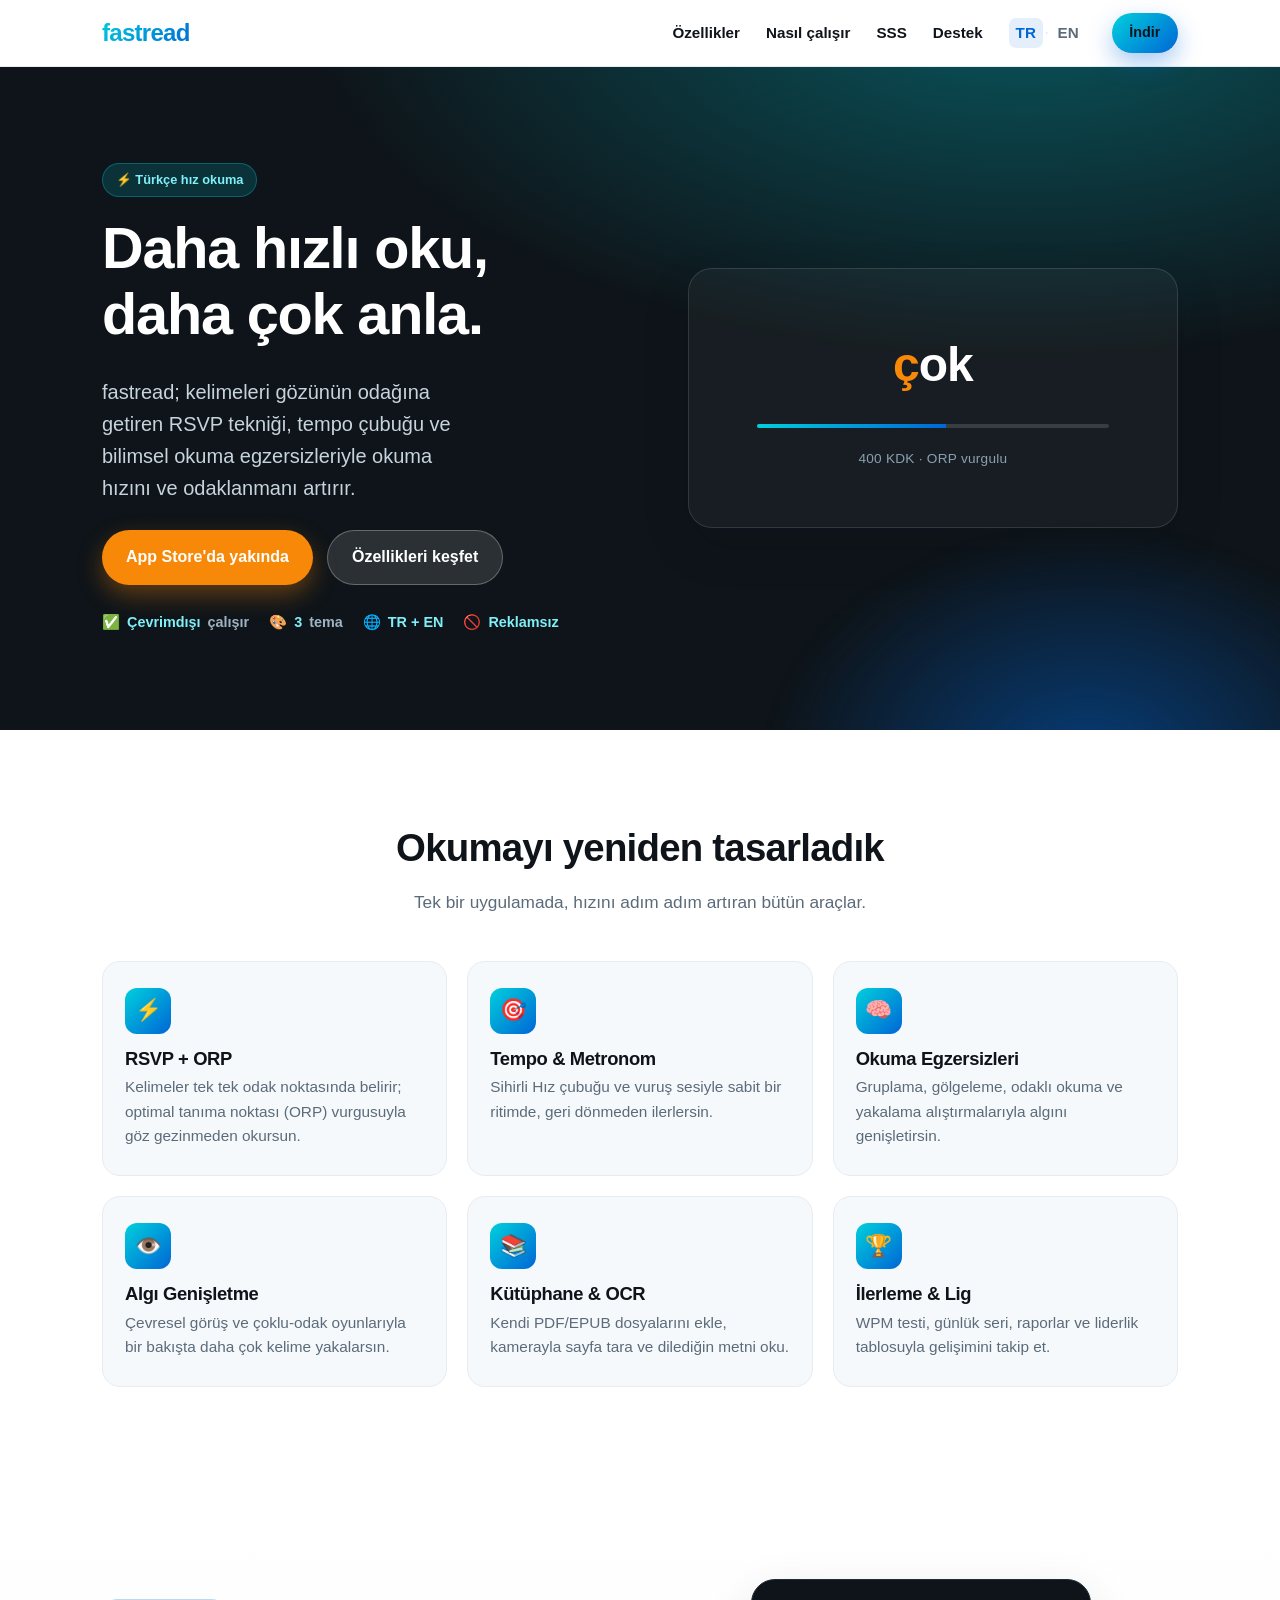
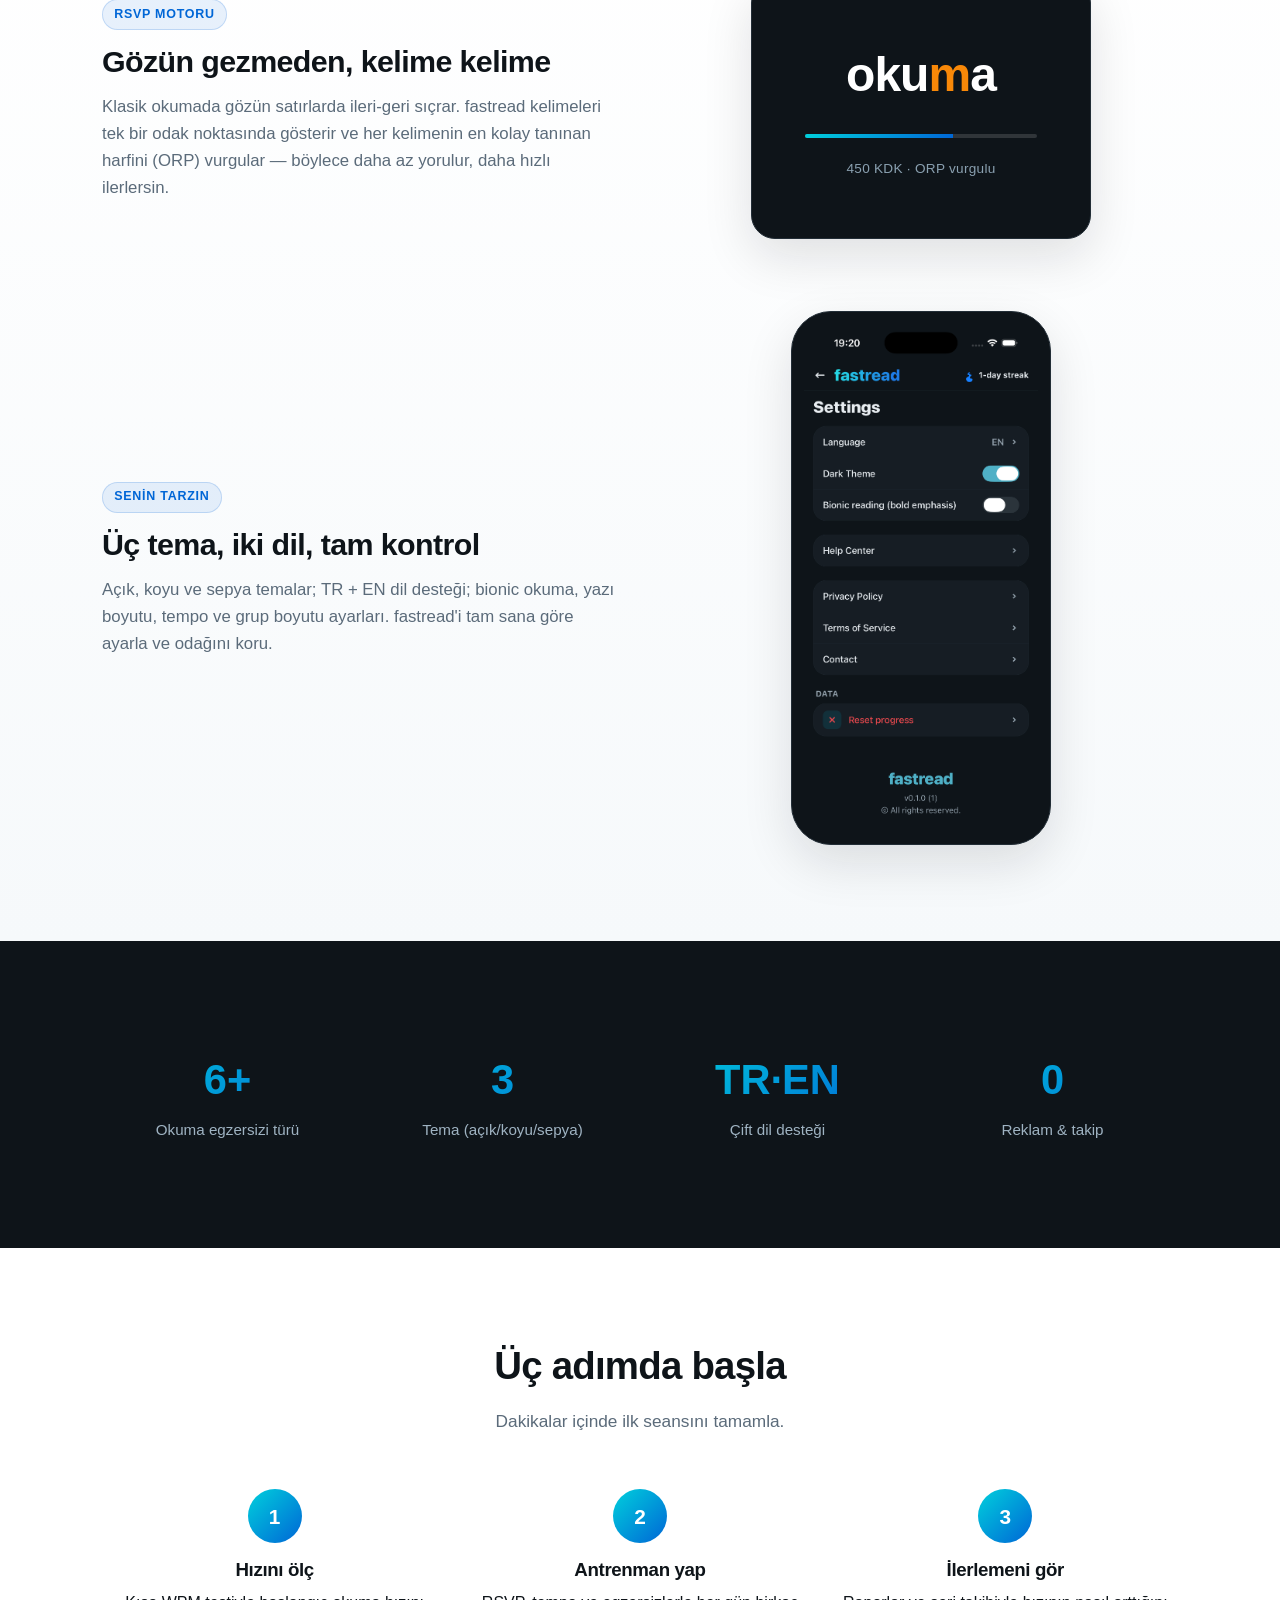
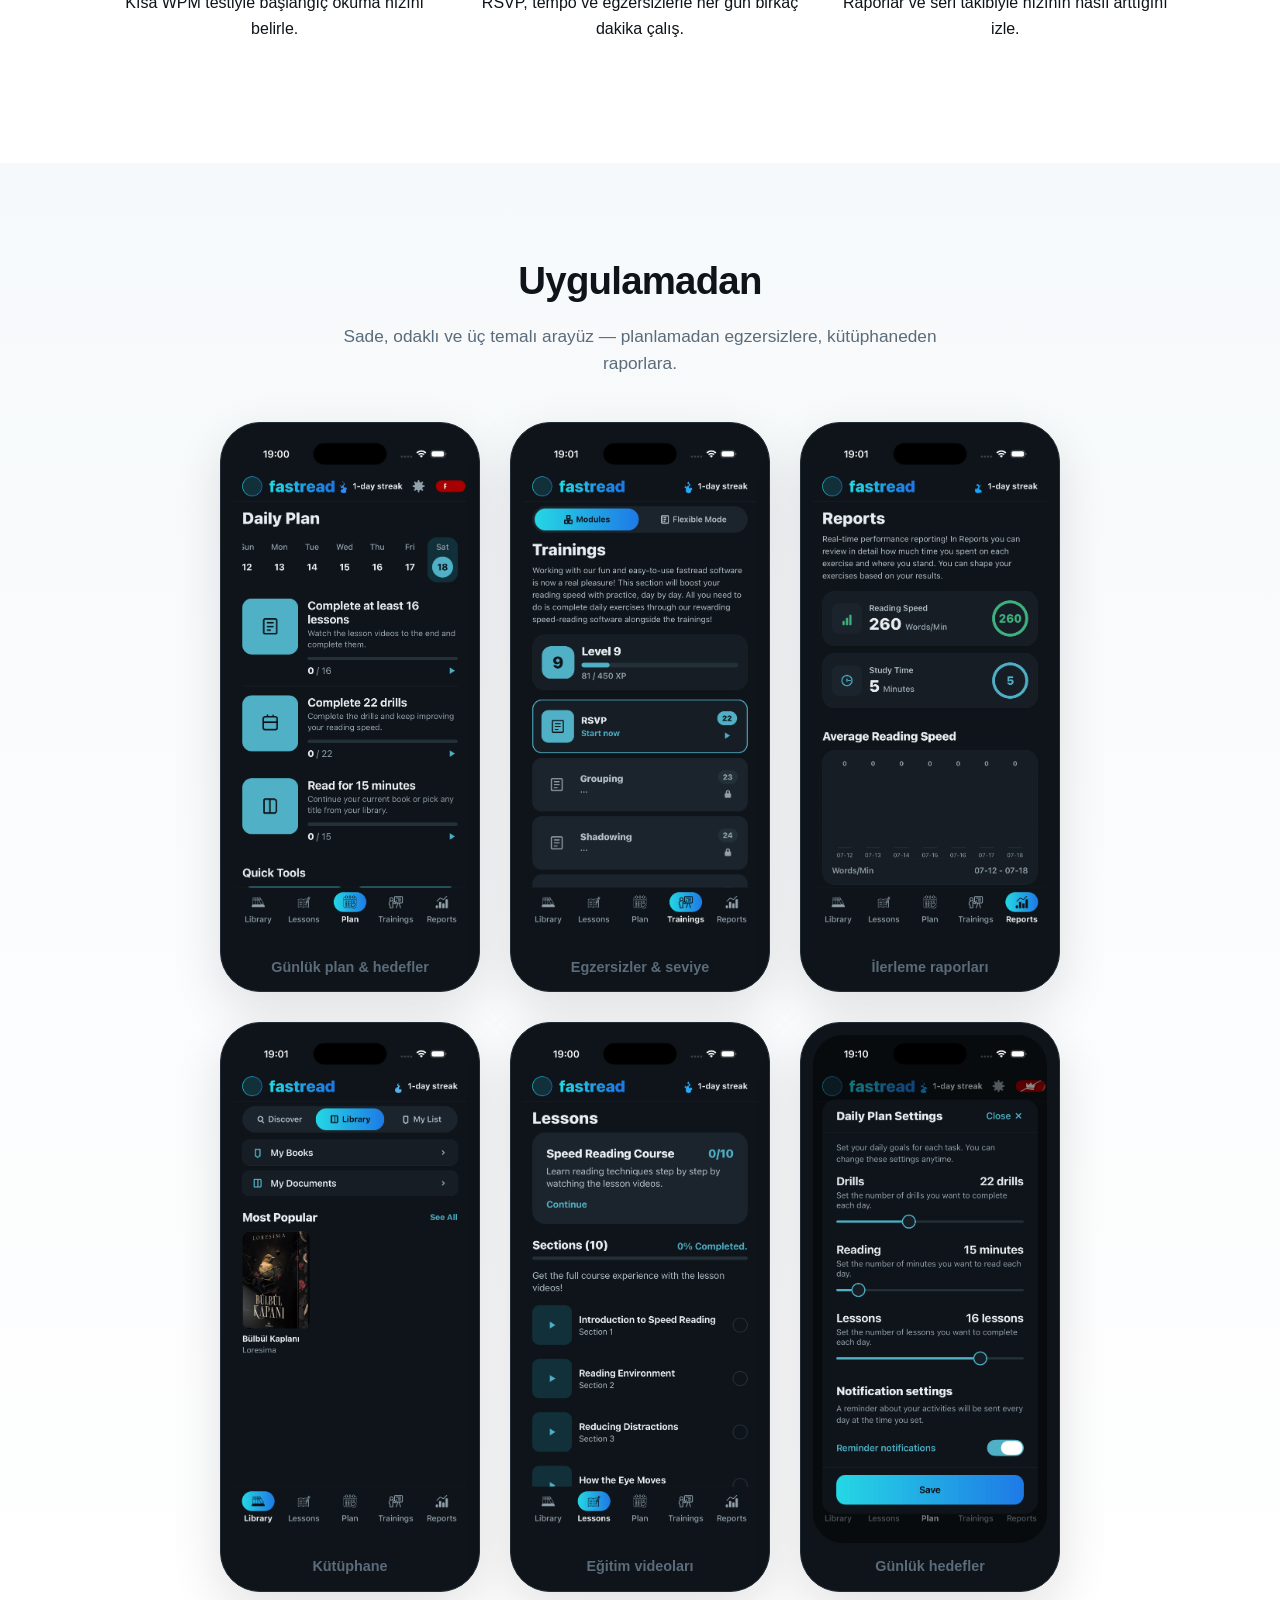
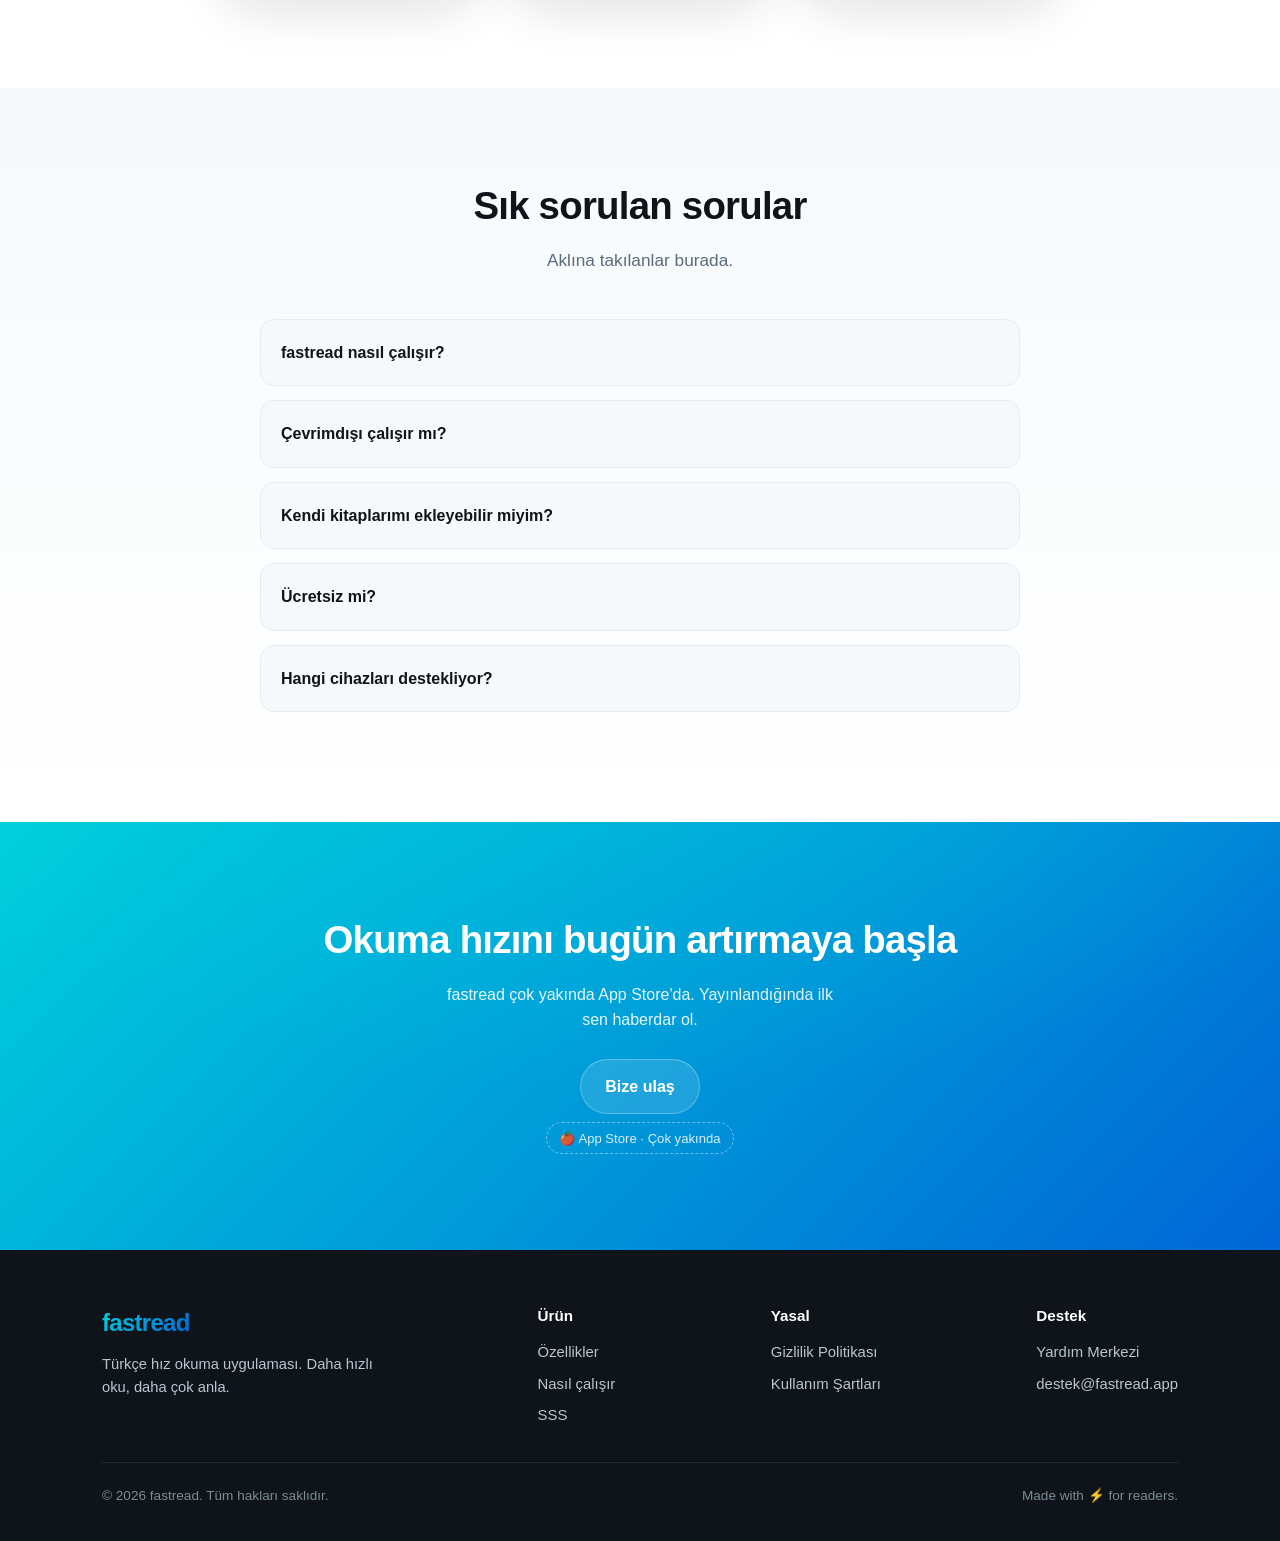
==== index.html @ 79eb20d7 "Add files via upload" ====
<!doctype html>
<html lang="tr">
<head>
  <meta charset="utf-8" />
  <meta name="viewport" content="width=device-width, initial-scale=1" />
  <title>fastread — Türkçe Hız Okuma Uygulaması | RSVP ile Daha Hızlı Oku</title>
  <meta name="description" content="fastread; RSVP tekniği, ORP vurgulama, tempo çubuğu ve okuma egzersizleriyle okuma hızını ve odağını artıran Türkçe hız okuma uygulaması. Çevrimdışı çalışır, reklamsız." />
  <meta name="keywords" content="hız okuma, hızlı okuma uygulaması, RSVP, speed reading, okuma hızı, odaklanma, Türkçe okuma uygulaması" />
  <meta name="robots" content="index, follow" />
  <meta name="theme-color" content="#0066d6" />
  <meta name="author" content="fastread" />
  <!-- ⚠️ Yayına alırken kendi domaininle değiştir (canonical + og:url + sitemap) -->
  <link rel="canonical" href="https://fastread.app/" />
  <link rel="alternate" hreflang="tr" href="https://fastread.app/" />
  <link rel="alternate" hreflang="en" href="https://fastread.app/en/" />
  <link rel="alternate" hreflang="x-default" href="https://fastread.app/" />

  <!-- Open Graph -->
  <meta property="og:type" content="website" />
  <meta property="og:site_name" content="fastread" />
  <meta property="og:locale" content="tr_TR" />
  <meta property="og:locale:alternate" content="en_US" />
  <meta property="og:title" content="fastread — Türkçe Hız Okuma Uygulaması" />
  <meta property="og:description" content="RSVP, tempo çubuğu ve egzersizlerle okuma hızını ve odağını artır. Çevrimdışı, reklamsız, TR + EN." />
  <meta property="og:url" content="https://fastread.app/" />
  <meta property="og:image" content="https://fastread.app/assets/screenshot-1.png" />

  <!-- Twitter -->
  <meta name="twitter:card" content="summary_large_image" />
  <meta name="twitter:title" content="fastread — Türkçe Hız Okuma Uygulaması" />
  <meta name="twitter:description" content="RSVP, tempo ve egzersizlerle daha hızlı oku, daha çok anla." />
  <meta name="twitter:image" content="https://fastread.app/assets/screenshot-1.png" />

  <link rel="icon" href="data:image/svg+xml,<svg xmlns='http://www.w3.org/2000/svg' viewBox='0 0 100 100'><text y='.9em' font-size='90'>⚡</text></svg>" />
  <link rel="stylesheet" href="styles.css" />

  <!-- Yapılandırılmış veri (SEO) -->
  <script type="application/ld+json">
  {
    "@context": "https://schema.org",
    "@type": "SoftwareApplication",
    "name": "fastread",
    "operatingSystem": "iOS",
    "applicationCategory": "EducationApplication",
    "description": "RSVP, ORP vurgulama, tempo çubuğu ve okuma egzersizleriyle okuma hızını ve odağını artıran Türkçe hız okuma uygulaması.",
    "inLanguage": ["tr", "en"],
    "offers": { "@type": "Offer", "price": "0", "priceCurrency": "TRY" },
    "publisher": { "@type": "Organization", "name": "fastread", "email": "destek@fastread.app" }
  }
  </script>
  <script type="application/ld+json">
  {
    "@context": "https://schema.org",
    "@type": "FAQPage",
    "mainEntity": [
      { "@type": "Question", "name": "fastread nasıl çalışır?", "acceptedAnswer": { "@type": "Answer", "text": "Kelimeleri gözünün odak noktasında tek tek göstererek (RSVP) ve ORP vurgusuyla okuma hızını artırır. WPM testiyle başlar, tempo ve egzersizlerle gelişirsin." } },
      { "@type": "Question", "name": "Çevrimdışı çalışır mı?", "acceptedAnswer": { "@type": "Answer", "text": "Okuma egzersizlerinin çoğu çevrimdışı çalışır; ilerlemen internet geldiğinde hesabınla senkronlanır." } },
      { "@type": "Question", "name": "Kendi kitaplarımı ekleyebilir miyim?", "acceptedAnswer": { "@type": "Answer", "text": "Evet. PDF/EPUB dosyaları ekleyebilir veya kamerayla sayfa tarayıp (OCR) metne çevirebilirsin." } }
    ]
  }
  </script>
</head>
<body>
  <header class="site-header">
    <div class="container nav">
      <a href="index.html" class="wordmark" aria-label="fastread ana sayfa">fastread</a>
      <nav class="nav-links" aria-label="Ana menü">
        <a class="hide-sm" href="#features">Özellikler</a>
        <a class="hide-sm" href="#how">Nasıl çalışır</a>
        <a class="hide-sm" href="#faq">SSS</a>
        <a class="hide-sm" href="support.html">Destek</a>
        <span class="lang-switch"><a class="active" href="index.html">TR</a><span class="sep">·</span><a href="en/index.html" hreflang="en">EN</a></span>
        <a class="btn btn-primary" href="#get" style="padding:.55rem 1.1rem;font-size:.9rem">İndir</a>
      </nav>
    </div>
  </header>

  <!-- HERO -->
  <section class="hero">
    <div class="container hero-grid">
      <div>
        <span class="pill">⚡ Türkçe hız okuma</span>
        <h1>Daha hızlı oku,<br />daha çok anla.</h1>
        <p class="lead">fastread; kelimeleri gözünün odağına getiren RSVP tekniği, tempo çubuğu ve bilimsel okuma egzersizleriyle okuma hızını ve odaklanmanı artırır.</p>
        <div class="hero-cta">
          <a class="btn btn-accent" href="#get">App Store'da yakında</a>
          <a class="btn btn-ghost" href="#features">Özellikleri keşfet</a>
        </div>
        <div class="trust">
          <span>✅ <b>Çevrimdışı</b> çalışır</span>
          <span>🎨 <b>3</b> tema</span>
          <span>🌐 <b>TR + EN</b></span>
          <span>🚫 <b>Reklamsız</b></span>
        </div>
      </div>

      <div class="rsvp-demo" aria-hidden="true">
        <div class="rsvp-word" id="rsvpWord">hız<span class="orp">l</span>ı</div>
        <div class="rsvp-track"><div class="rsvp-fill" id="rsvpFill"></div></div>
        <div class="rsvp-meta"><span id="rsvpWpm">400</span> KDK · ORP vurgulu</div>
      </div>
    </div>
  </section>

  <!-- ÖZELLİKLER -->
  <section id="features">
    <div class="container">
      <div class="section-head">
        <h2>Okumayı yeniden tasarladık</h2>
        <p>Tek bir uygulamada, hızını adım adım artıran bütün araçlar.</p>
      </div>
      <div class="grid features">
        <article class="card"><div class="ico">⚡</div><h3>RSVP + ORP</h3><p>Kelimeler tek tek odak noktasında belirir; optimal tanıma noktası (ORP) vurgusuyla göz gezinmeden okursun.</p></article>
        <article class="card"><div class="ico">🎯</div><h3>Tempo &amp; Metronom</h3><p>Sihirli Hız çubuğu ve vuruş sesiyle sabit bir ritimde, geri dönmeden ilerlersin.</p></article>
        <article class="card"><div class="ico">🧠</div><h3>Okuma Egzersizleri</h3><p>Gruplama, gölgeleme, odaklı okuma ve yakalama alıştırmalarıyla algını genişletirsin.</p></article>
        <article class="card"><div class="ico">👁️</div><h3>Algı Genişletme</h3><p>Çevresel görüş ve çoklu-odak oyunlarıyla bir bakışta daha çok kelime yakalarsın.</p></article>
        <article class="card"><div class="ico">📚</div><h3>Kütüphane &amp; OCR</h3><p>Kendi PDF/EPUB dosyalarını ekle, kamerayla sayfa tara ve dilediğin metni oku.</p></article>
        <article class="card"><div class="ico">🏆</div><h3>İlerleme &amp; Lig</h3><p>WPM testi, günlük seri, raporlar ve liderlik tablosuyla gelişimini takip et.</p></article>
      </div>
    </div>
  </section>

  <!-- SHOWCASE -->
  <section class="showcase" style="background:linear-gradient(180deg,#fff,#f6f9fb)">
    <div class="container">
      <div class="showrow">
        <div class="show-copy">
          <span class="show-badge">RSVP Motoru</span>
          <h3>Gözün gezmeden, kelime kelime</h3>
          <p>Klasik okumada gözün satırlarda ileri-geri sıçrar. fastread kelimeleri tek bir odak noktasında gösterir ve her kelimenin en kolay tanınan harfini (ORP) vurgular — böylece daha az yorulur, daha hızlı ilerlersin.</p>
        </div>
        <div class="show-media">
          <div class="rsvp-demo" style="width:100%;max-width:340px;background:var(--ink);border-color:#222d36" aria-hidden="true">
            <div class="rsvp-word" style="color:#fff">oku<span class="orp">m</span>a</div>
            <div class="rsvp-track"><div class="rsvp-fill" style="width:64%"></div></div>
            <div class="rsvp-meta">450 KDK · ORP vurgulu</div>
          </div>
        </div>
      </div>

      <div class="showrow rev">
        <div class="show-media">
          <figure class="phone" style="margin:0">
            <div class="screen"><img src="assets/screenshot-1.png" alt="fastread ayarlar ve kişiselleştirme ekranı — dil, tema, bionic okuma" loading="lazy" /></div>
          </figure>
        </div>
        <div class="show-copy">
          <span class="show-badge">Senin Tarzın</span>
          <h3>Üç tema, iki dil, tam kontrol</h3>
          <p>Açık, koyu ve sepya temalar; TR + EN dil desteği; bionic okuma, yazı boyutu, tempo ve grup boyutu ayarları. fastread'i tam sana göre ayarla ve odağını koru.</p>
        </div>
      </div>
    </div>
  </section>

  <!-- İSTATİSTİK BANDI -->
  <section class="stats">
    <div class="container">
      <div class="grid">
        <div class="stat"><div class="n">6+</div><div class="l">Okuma egzersizi türü</div></div>
        <div class="stat"><div class="n">3</div><div class="l">Tema (açık/koyu/sepya)</div></div>
        <div class="stat"><div class="n">TR·EN</div><div class="l">Çift dil desteği</div></div>
        <div class="stat"><div class="n">0</div><div class="l">Reklam &amp; takip</div></div>
      </div>
    </div>
  </section>

  <!-- NASIL ÇALIŞIR -->
  <section id="how">
    <div class="container">
      <div class="section-head"><h2>Üç adımda başla</h2><p>Dakikalar içinde ilk seansını tamamla.</p></div>
      <div class="grid steps">
        <div class="step"><div class="num">1</div><h3>Hızını ölç</h3><p>Kısa WPM testiyle başlangıç okuma hızını belirle.</p></div>
        <div class="step"><div class="num">2</div><h3>Antrenman yap</h3><p>RSVP, tempo ve egzersizlerle her gün birkaç dakika çalış.</p></div>
        <div class="step"><div class="num">3</div><h3>İlerlemeni gör</h3><p>Raporlar ve seri takibiyle hızının nasıl arttığını izle.</p></div>
      </div>
    </div>
  </section>

  <!-- GALERİ -->
  <section class="gallery">
    <div class="container">
      <div class="section-head"><h2>Uygulamadan</h2><p>Sade, odaklı ve üç temalı arayüz — planlamadan egzersizlere, kütüphaneden raporlara.</p></div>
      <div class="phones">
        <figure class="phone" style="margin:0">
          <div class="screen"><img src="assets/shot-plan.png" alt="fastread günlük plan ekranı — haftalık takvim, hedefler ve ilerleme" loading="lazy" /></div>
          <figcaption class="cap">Günlük plan &amp; hedefler</figcaption>
        </figure>
        <figure class="phone" style="margin:0">
          <div class="screen"><img src="assets/shot-trainings.png" alt="fastread egzersizler ekranı — RSVP, gruplama ve gölgeleme modülleri, seviye ilerlemesi" loading="lazy" /></div>
          <figcaption class="cap">Egzersizler &amp; seviye</figcaption>
        </figure>
        <figure class="phone" style="margin:0">
          <div class="screen"><img src="assets/shot-reports.png" alt="fastread raporlar ekranı — okuma hızı (WPM), çalışma süresi ve haftalık grafik" loading="lazy" /></div>
          <figcaption class="cap">İlerleme raporları</figcaption>
        </figure>
        <figure class="phone" style="margin:0">
          <div class="screen"><img src="assets/shot-library.png" alt="fastread kütüphane ekranı — kitaplar, dökümanlar ve popüler içerikler" loading="lazy" /></div>
          <figcaption class="cap">Kütüphane</figcaption>
        </figure>
        <figure class="phone" style="margin:0">
          <div class="screen"><img src="assets/shot-lessons.png" alt="fastread eğitimler ekranı — hız okuma kursu bölümleri" loading="lazy" /></div>
          <figcaption class="cap">Eğitim videoları</figcaption>
        </figure>
        <figure class="phone" style="margin:0">
          <div class="screen"><img src="assets/shot-goals.png" alt="fastread günlük hedef ayarları — drill, okuma, ders ve hatırlatıcı bildirimleri" loading="lazy" /></div>
          <figcaption class="cap">Günlük hedefler</figcaption>
        </figure>
      </div>
    </div>
  </section>

  <!-- SSS -->
  <section id="faq" style="background:linear-gradient(180deg,#f6f9fb,#fff)">
    <div class="container">
      <div class="section-head"><h2>Sık sorulan sorular</h2><p>Aklına takılanlar burada.</p></div>
      <div class="home-faq">
        <details class="faq"><summary>fastread nasıl çalışır?</summary><p>Kelimeleri gözünün odak noktasında tek tek göstererek (RSVP) ve ORP vurgusuyla okuma hızını artırır. WPM testiyle başlar, tempo ve egzersizlerle gelişirsin.</p></details>
        <details class="faq"><summary>Çevrimdışı çalışır mı?</summary><p>Okuma egzersizlerinin çoğu çevrimdışı çalışır; ilerlemen internet geldiğinde hesabınla senkronlanır.</p></details>
        <details class="faq"><summary>Kendi kitaplarımı ekleyebilir miyim?</summary><p>Evet. PDF/EPUB dosyaları ekleyebilir veya kamerayla sayfa tarayıp (OCR) metne çevirebilirsin.</p></details>
        <details class="faq"><summary>Ücretsiz mi?</summary><p>Temel özellikler ücretsizdir; ileri egzersizler ve sınırsız içerik için premium abonelik sunulur.</p></details>
        <details class="faq"><summary>Hangi cihazları destekliyor?</summary><p>iPhone ve iPad (iOS). İlerlemen hesabınla cihazlar arasında senkronlanır.</p></details>
      </div>
    </div>
  </section>

  <!-- CTA -->
  <section id="get" class="cta">
    <div class="container">
      <h2>Okuma hızını bugün artırmaya başla</h2>
      <p>fastread çok yakında App Store'da. Yayınlandığında ilk sen haberdar ol.</p>
      <a class="btn btn-ghost" href="support.html">Bize ulaş</a>
      <div><span class="badge-soon">🍎 App Store · Çok yakında</span></div>
    </div>
  </section>

  <!-- FOOTER -->
  <footer class="site-footer">
    <div class="container">
      <div class="footer-grid">
        <div class="footer-col" style="max-width:280px">
          <span class="wordmark">fastread</span>
          <p style="margin-top:10px;font-size:.92rem">Türkçe hız okuma uygulaması. Daha hızlı oku, daha çok anla.</p>
        </div>
        <div class="footer-col"><h4>Ürün</h4><ul><li><a href="#features">Özellikler</a></li><li><a href="#how">Nasıl çalışır</a></li><li><a href="#faq">SSS</a></li></ul></div>
        <div class="footer-col"><h4>Yasal</h4><ul><li><a href="privacy.html">Gizlilik Politikası</a></li><li><a href="terms.html">Kullanım Şartları</a></li></ul></div>
        <div class="footer-col"><h4>Destek</h4><ul><li><a href="support.html">Yardım Merkezi</a></li><li><a href="mailto:destek@fastread.app">destek@fastread.app</a></li></ul></div>
      </div>
      <div class="footer-bottom">
        <span>© <span id="yr">2026</span> fastread. Tüm hakları saklıdır.</span>
        <span>Made with ⚡ for readers.</span>
      </div>
    </div>
  </footer>

  <script>
    (function () {
      var words = "fastread ile daha hızlı okumak artık çok kolay her gün birkaç dakika yeter".split(" ");
      var i = 0;
      var wordEl = document.getElementById("rsvpWord");
      var fillEl = document.getElementById("rsvpFill");
      if (wordEl) {
        var orpIndex = function (w) { return Math.max(0, Math.min(w.length - 1, Math.floor((w.length - 1) * 0.35))); };
        var esc = function (s) { return (s || "").replace(/[&<>]/g, function (c) { return { "&": "&amp;", "<": "&lt;", ">": "&gt;" }[c]; }); };
        var show = function () {
          var w = words[i % words.length], o = orpIndex(w);
          wordEl.innerHTML = esc(w.slice(0, o)) + '<span class="orp">' + esc(w[o]) + "</span>" + esc(w.slice(o + 1));
          if (fillEl) fillEl.style.width = (((i % words.length) + 1) / words.length) * 100 + "%";
          i++;
        };
        show(); setInterval(show, 380);
      }
      var y = document.getElementById("yr"); if (y) y.textContent = new Date().getFullYear();
    })();
  </script>
</body>
</html>
---- styles.css ----
/* fastread — tanıtım sitesi ortak stilleri */
:root {
  --cyan: #00d0dc;
  --blue: #0066d6;
  --blue-deep: #135ba8;
  --accent: #f88808;
  --ink: #0e1419;
  --ink-2: #161d24;
  --bg: #ffffff;
  --muted: #5b6b7a;
  --card: #f6f9fb;
  --border: #e6ecf1;
  --grad: linear-gradient(135deg, #00d0dc 0%, #0066d6 100%);
  --radius: 18px;
  --shadow: 0 18px 50px rgba(14, 20, 25, 0.12);
  --maxw: 1120px;
  font-synthesis: none;
}

* { box-sizing: border-box; }
html { scroll-behavior: smooth; -webkit-text-size-adjust: 100%; }
body {
  margin: 0;
  font-family: -apple-system, BlinkMacSystemFont, "Segoe UI", Roboto, Helvetica, Arial, sans-serif;
  color: var(--ink);
  background: var(--bg);
  line-height: 1.6;
  -webkit-font-smoothing: antialiased;
}
a { color: var(--blue); text-decoration: none; }
img { max-width: 100%; display: block; }
h1, h2, h3 { line-height: 1.15; letter-spacing: -0.02em; margin: 0 0 .5em; }
h1 { font-size: clamp(2.1rem, 6vw, 3.6rem); font-weight: 800; }
h2 { font-size: clamp(1.6rem, 4vw, 2.4rem); font-weight: 800; }
p { margin: 0 0 1em; }
.container { width: 100%; max-width: var(--maxw); margin: 0 auto; padding: 0 22px; }
.muted { color: var(--muted); }
.center { text-align: center; }

/* Marka wordmark */
.wordmark {
  font-weight: 800; letter-spacing: -0.03em; font-size: 1.5rem;
  background: var(--grad); -webkit-background-clip: text; background-clip: text; color: transparent;
}

/* Butonlar */
.btn {
  display: inline-flex; align-items: center; gap: .5rem;
  padding: .85rem 1.5rem; border-radius: 999px; font-weight: 700; font-size: 1rem;
  border: 0; cursor: pointer; transition: transform .15s ease, box-shadow .15s ease;
}
.btn-primary { background: var(--grad); color: #fff; box-shadow: 0 10px 24px rgba(0, 102, 214, .35); }
.btn-primary:hover { transform: translateY(-2px); box-shadow: 0 16px 32px rgba(0, 102, 214, .45); }
.btn-ghost { background: rgba(255,255,255,.12); color: #fff; border: 1px solid rgba(255,255,255,.28); }
.btn-ghost:hover { background: rgba(255,255,255,.2); }
.btn-accent { background: var(--accent); color: #fff; box-shadow: 0 10px 24px rgba(248,136,8,.35); }

/* Header / nav */
.site-header {
  position: sticky; top: 0; z-index: 50;
  backdrop-filter: saturate(160%) blur(12px);
  background: rgba(255,255,255,.82); border-bottom: 1px solid var(--border);
}
.nav { display: flex; align-items: center; justify-content: space-between; height: 66px; }
.nav-links { display: flex; align-items: center; gap: 26px; }
.nav-links a { color: var(--ink); font-weight: 600; font-size: .95rem; }
.nav-links a:hover { color: var(--blue); }
.lang-switch { display: inline-flex; align-items: center; gap: 2px; font-size: .82rem; font-weight: 800; }
.lang-switch a { padding: 3px 7px; border-radius: 7px; color: var(--muted); }
.lang-switch a.active { color: var(--blue); background: rgba(0,102,214,.1); }
.lang-switch .sep { color: var(--border); }
@media (max-width: 760px) { .nav-links .hide-sm { display: none; } }

/* Hero */
.hero {
  position: relative; overflow: hidden; color: #fff;
  background: radial-gradient(1200px 600px at 80% -10%, rgba(0,208,220,.35), transparent 60%), var(--ink);
  padding: clamp(48px, 8vw, 96px) 0;
}
.hero::after {
  content: ""; position: absolute; inset: auto -10% -40% 60%; height: 70%;
  background: radial-gradient(closest-side, rgba(0,102,214,.5), transparent); filter: blur(10px);
}
.hero-grid { display: grid; grid-template-columns: 1.05fr .95fr; gap: 44px; align-items: center; }
@media (max-width: 900px) { .hero-grid { grid-template-columns: 1fr; text-align: center; } }
.hero h1 { color: #fff; }
.hero .lead { font-size: clamp(1.05rem, 2.2vw, 1.25rem); color: #c7d4de; max-width: 34ch; }
@media (max-width: 900px) { .hero .lead { margin-inline: auto; } }
.hero-cta { display: flex; gap: 14px; flex-wrap: wrap; margin-top: 26px; }
@media (max-width: 900px) { .hero-cta { justify-content: center; } }
.pill { display: inline-block; padding: .35rem .8rem; border-radius: 999px; font-size: .8rem; font-weight: 700;
  background: rgba(0,208,220,.16); color: #7ff0f8; border: 1px solid rgba(0,208,220,.3); margin-bottom: 18px; }

/* RSVP canlı demo */
.rsvp-demo {
  background: rgba(255,255,255,.04); border: 1px solid rgba(255,255,255,.12);
  border-radius: 24px; padding: 34px 24px; min-height: 260px;
  display: flex; flex-direction: column; align-items: center; justify-content: center; gap: 20px;
  box-shadow: var(--shadow);
}
.rsvp-word { font-size: clamp(2rem, 7vw, 3rem); font-weight: 800; letter-spacing: -.02em; min-height: 1.2em; }
.rsvp-word .orp { color: var(--accent); }
.rsvp-track { width: 80%; height: 4px; border-radius: 999px; background: rgba(255,255,255,.14); overflow: hidden; }
.rsvp-fill { height: 100%; width: 0; background: var(--grad); transition: width .12s linear; }
.rsvp-meta { color: #8aa0b0; font-size: .85rem; letter-spacing: .02em; }

/* Bölümler */
section { padding: clamp(56px, 9vw, 96px) 0; }
.section-head { max-width: 640px; margin: 0 auto 44px; text-align: center; }
.section-head p { color: var(--muted); font-size: 1.08rem; }

/* Özellik kartları */
.grid { display: grid; gap: 20px; }
.features { grid-template-columns: repeat(3, 1fr); }
@media (max-width: 900px) { .features { grid-template-columns: repeat(2, 1fr); } }
@media (max-width: 560px) { .features { grid-template-columns: 1fr; } }
.card {
  background: var(--card); border: 1px solid var(--border); border-radius: var(--radius);
  padding: 26px 22px; transition: transform .18s ease, box-shadow .18s ease;
}
.card:hover { transform: translateY(-4px); box-shadow: var(--shadow); }
.card .ico {
  width: 46px; height: 46px; border-radius: 12px; display: grid; place-items: center;
  background: var(--grad); color: #fff; font-size: 1.35rem; margin-bottom: 14px;
}
.card h3 { font-size: 1.15rem; margin-bottom: .35em; }
.card p { color: var(--muted); font-size: .96rem; margin: 0; }

/* Nasıl çalışır */
.steps { grid-template-columns: repeat(3, 1fr); counter-reset: step; }
@media (max-width: 760px) { .steps { grid-template-columns: 1fr; } }
.step { text-align: center; padding: 10px; }
.step .num {
  width: 54px; height: 54px; margin: 0 auto 16px; border-radius: 50%; display: grid; place-items: center;
  font-weight: 800; font-size: 1.3rem; color: #fff; background: var(--grad);
}

/* Galeri / telefon */
.gallery { background: linear-gradient(180deg, #f6f9fb, #fff); }
.phones { display: flex; gap: 30px; justify-content: center; flex-wrap: wrap; align-items: flex-start; }
.phone {
  width: 260px; border-radius: 40px; padding: 12px; background: #0e1419;
  box-shadow: var(--shadow); border: 1px solid #222d36;
}
.phone .screen { border-radius: 30px; overflow: hidden; background: #0e1419; }
.phone .cap { text-align: center; color: var(--muted); font-size: .9rem; margin-top: 12px; font-weight: 600; }

/* CTA şeridi */
.cta {
  color: #fff; text-align: center;
  background: radial-gradient(800px 400px at 50% -30%, rgba(0,208,220,.4), transparent), var(--grad);
}
.cta h2 { color: #fff; }
.cta p { color: rgba(255,255,255,.9); max-width: 46ch; margin: 0 auto 26px; }
.badge-soon {
  display: inline-block; margin-top: 8px; font-size: .82rem; color: #fff; opacity: .85;
  border: 1px dashed rgba(255,255,255,.5); padding: .3rem .8rem; border-radius: 999px;
}

/* Footer */
.site-footer { background: var(--ink); color: #b9c6d0; padding: 54px 0 34px; }
.footer-grid { display: flex; justify-content: space-between; gap: 30px; flex-wrap: wrap; }
.footer-grid a { color: #b9c6d0; }
.footer-grid a:hover { color: #fff; }
.footer-col h4 { color: #fff; font-size: .95rem; margin: 0 0 12px; }
.footer-col ul { list-style: none; padding: 0; margin: 0; display: grid; gap: 8px; font-size: .93rem; }
.footer-bottom { border-top: 1px solid #1e2830; margin-top: 34px; padding-top: 22px; font-size: .85rem; color: #7c8b97; display: flex; justify-content: space-between; gap: 12px; flex-wrap: wrap; }

/* İçerik sayfaları (privacy/terms/support) */
.doc { max-width: 800px; margin: 0 auto; padding: clamp(40px, 7vw, 72px) 22px; }
.doc h1 { font-size: clamp(1.8rem, 5vw, 2.6rem); }
.doc h2 { font-size: 1.35rem; margin-top: 1.8em; }
.doc h3 { font-size: 1.08rem; margin-top: 1.4em; }
.doc .updated { color: var(--muted); font-size: .9rem; margin-bottom: 2em; }
.doc ul { padding-left: 1.2em; }
.doc li { margin-bottom: .4em; }
.doc .lang-sep { margin: 3em 0; border: 0; border-top: 2px solid var(--border); }
.doc a { font-weight: 600; }
.back-home { display: inline-flex; align-items: center; gap: 6px; font-weight: 700; margin-bottom: 1.5em; }
.faq { border: 1px solid var(--border); border-radius: 14px; padding: 4px 20px; margin-bottom: 14px; background: var(--card); }
.faq summary { cursor: pointer; font-weight: 700; padding: 16px 0; list-style: none; }
.faq summary::-webkit-details-marker { display: none; }
.faq[open] summary { color: var(--blue); }
.faq p { padding-bottom: 16px; margin: 0; color: var(--muted); }

/* Hero güven şeridi */
.trust { display: flex; flex-wrap: wrap; gap: 10px 20px; margin-top: 26px; color: #9fb3c2; font-size: .9rem; font-weight: 600; }
.trust span { display: inline-flex; align-items: center; gap: 7px; }
.trust b { color: #7ff0f8; font-weight: 700; }
@media (max-width: 900px) { .trust { justify-content: center; } }

/* Showcase — dönüşümlü metin + telefon */
.showcase .showrow {
  display: grid; grid-template-columns: 1fr 1fr; gap: 48px; align-items: center;
  margin-bottom: 72px;
}
.showcase .showrow:last-child { margin-bottom: 0; }
.showcase .showrow.rev .show-media { order: 2; }
@media (max-width: 820px) {
  .showcase .showrow, .showcase .showrow.rev { grid-template-columns: 1fr; gap: 26px; text-align: center; }
  .showcase .showrow.rev .show-media { order: 0; }
}
.show-badge {
  display: inline-block; font-size: .78rem; font-weight: 800; letter-spacing: .06em; text-transform: uppercase;
  color: var(--blue); background: rgba(0,102,214,.09); border: 1px solid rgba(0,102,214,.18);
  padding: .3rem .7rem; border-radius: 999px; margin-bottom: 14px;
}
.show-copy h3 { font-size: clamp(1.4rem, 3vw, 1.9rem); }
.show-copy p { color: var(--muted); font-size: 1.05rem; }
.show-media { display: flex; justify-content: center; }

/* İstatistik / fayda bandı */
.stats { background: var(--ink); color: #fff; }
.stats .grid { grid-template-columns: repeat(4, 1fr); gap: 24px; }
@media (max-width: 720px) { .stats .grid { grid-template-columns: repeat(2, 1fr); } }
.stat { text-align: center; padding: 10px; }
.stat .n { font-size: clamp(1.8rem, 4vw, 2.6rem); font-weight: 800; background: var(--grad); -webkit-background-clip: text; background-clip: text; color: transparent; }
.stat .l { color: #9fb3c2; font-size: .95rem; margin-top: 4px; }

/* Ana sayfa FAQ genişliği */
.home-faq { max-width: 760px; margin: 0 auto; }
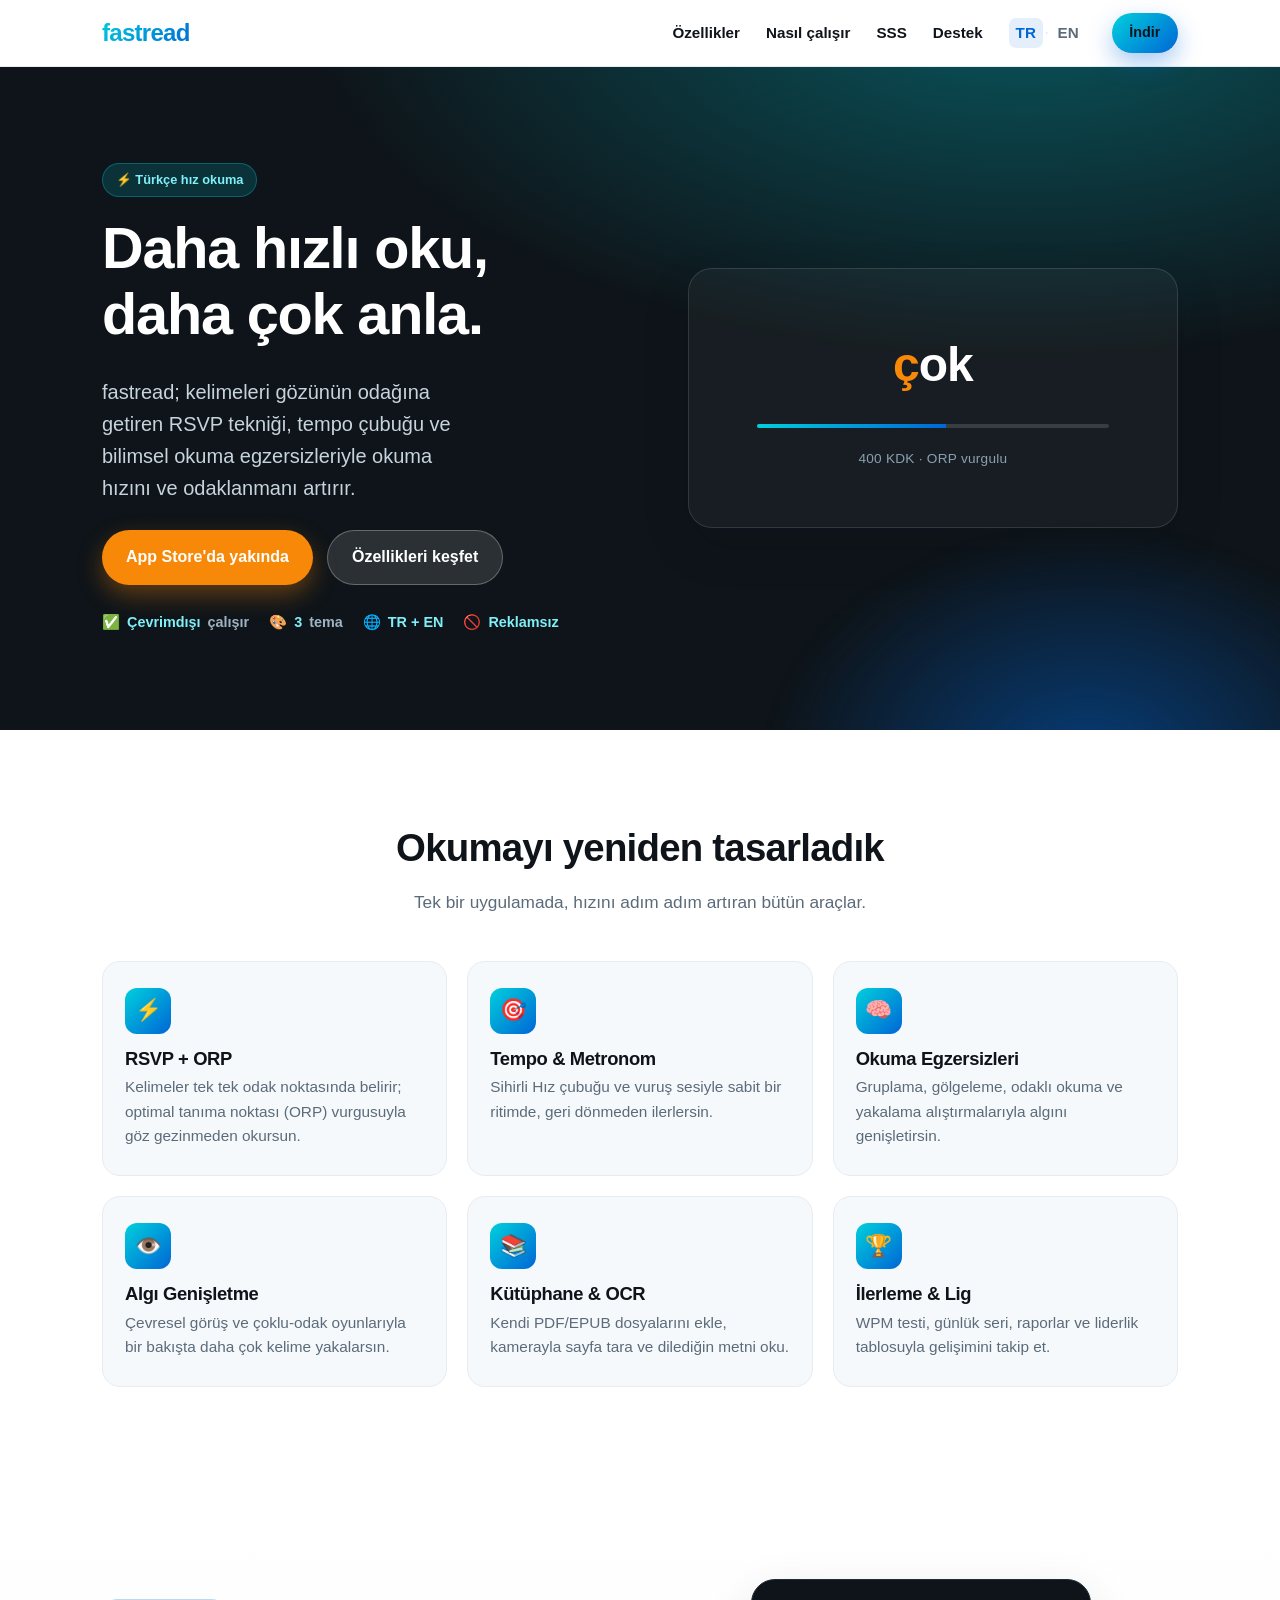
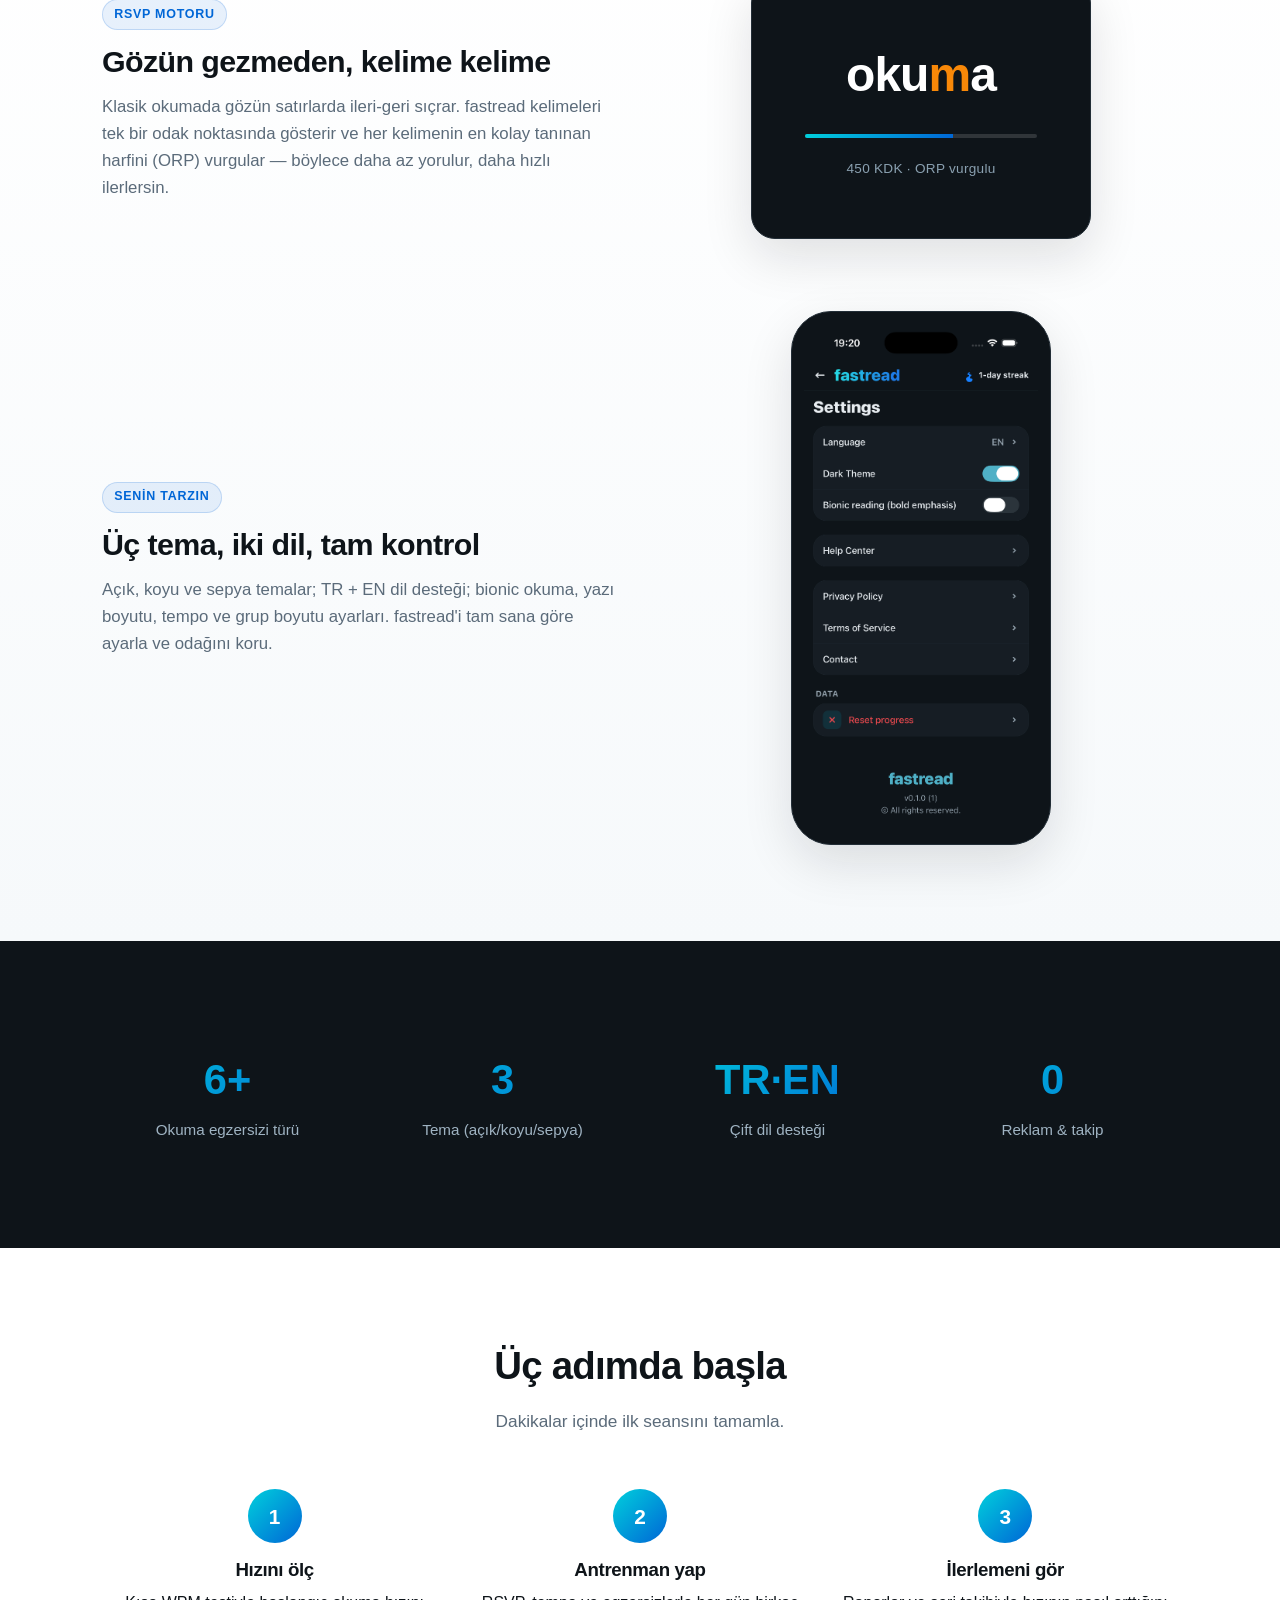
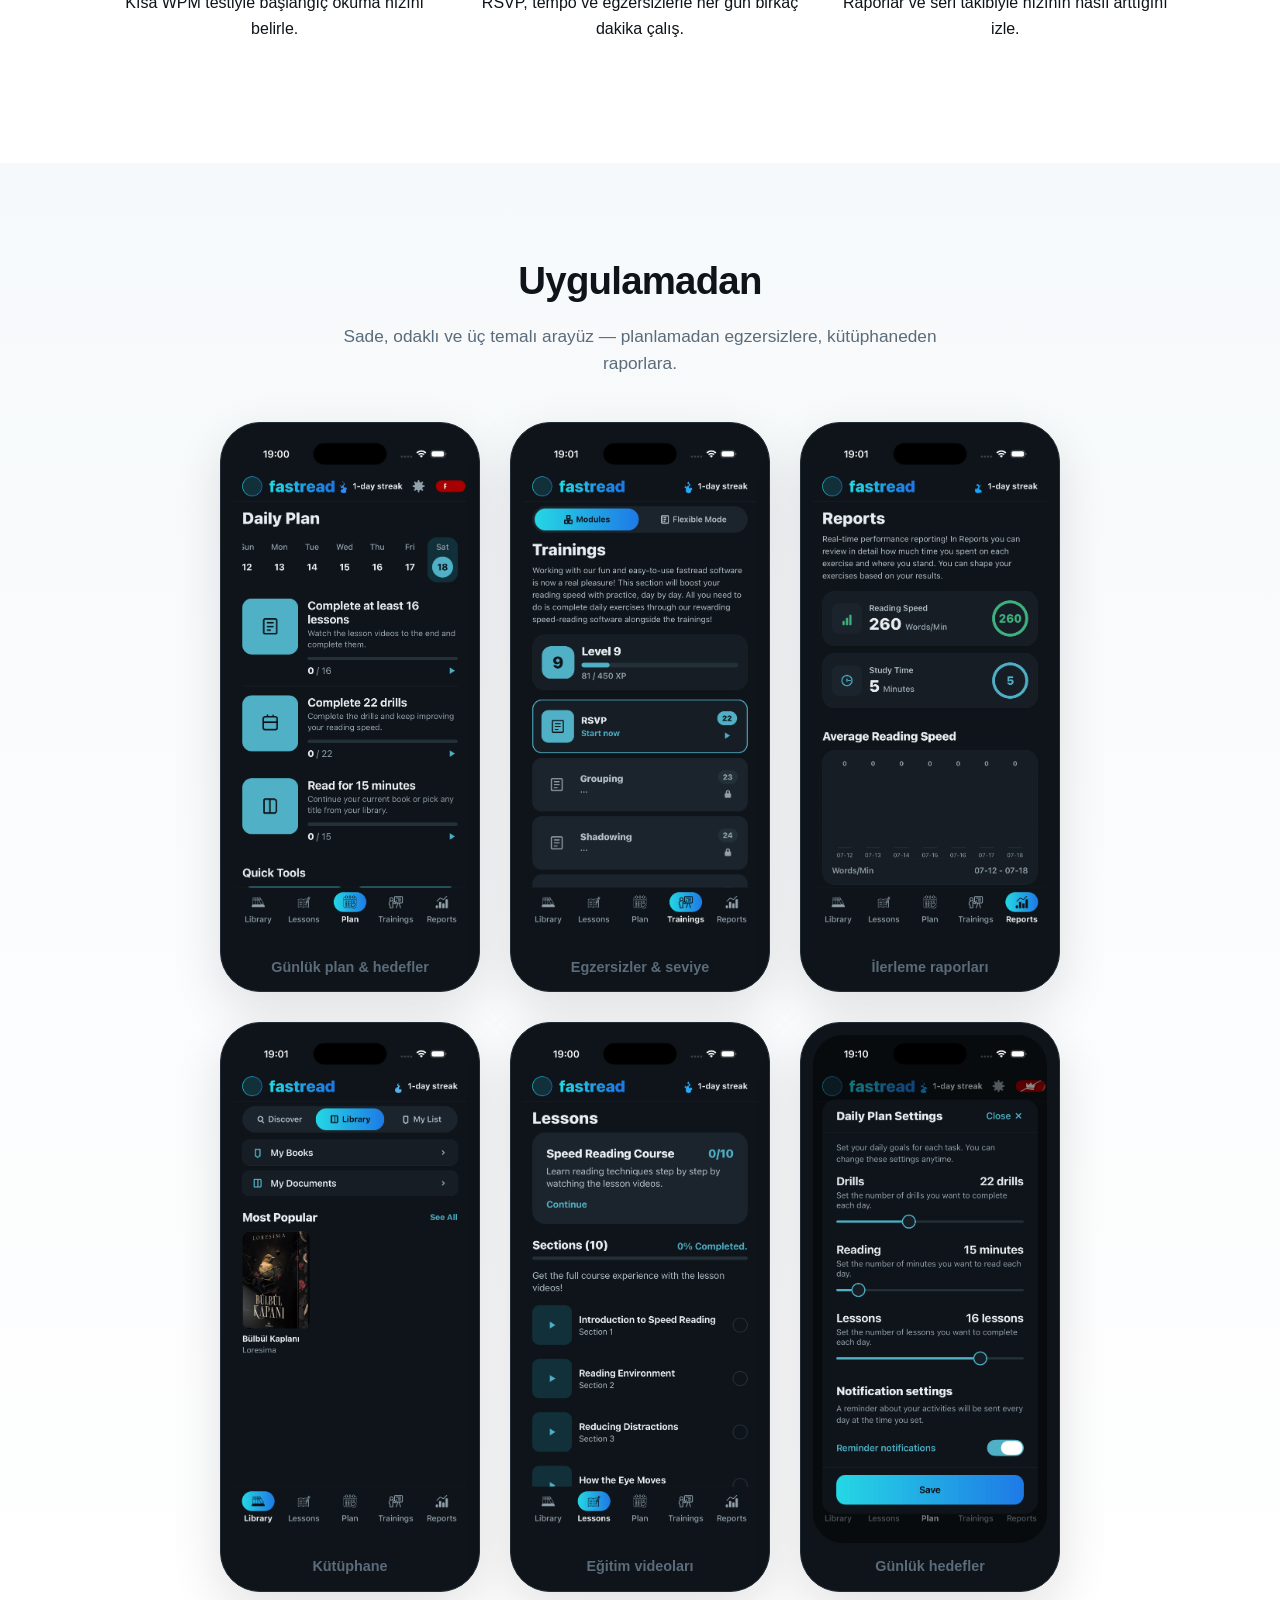
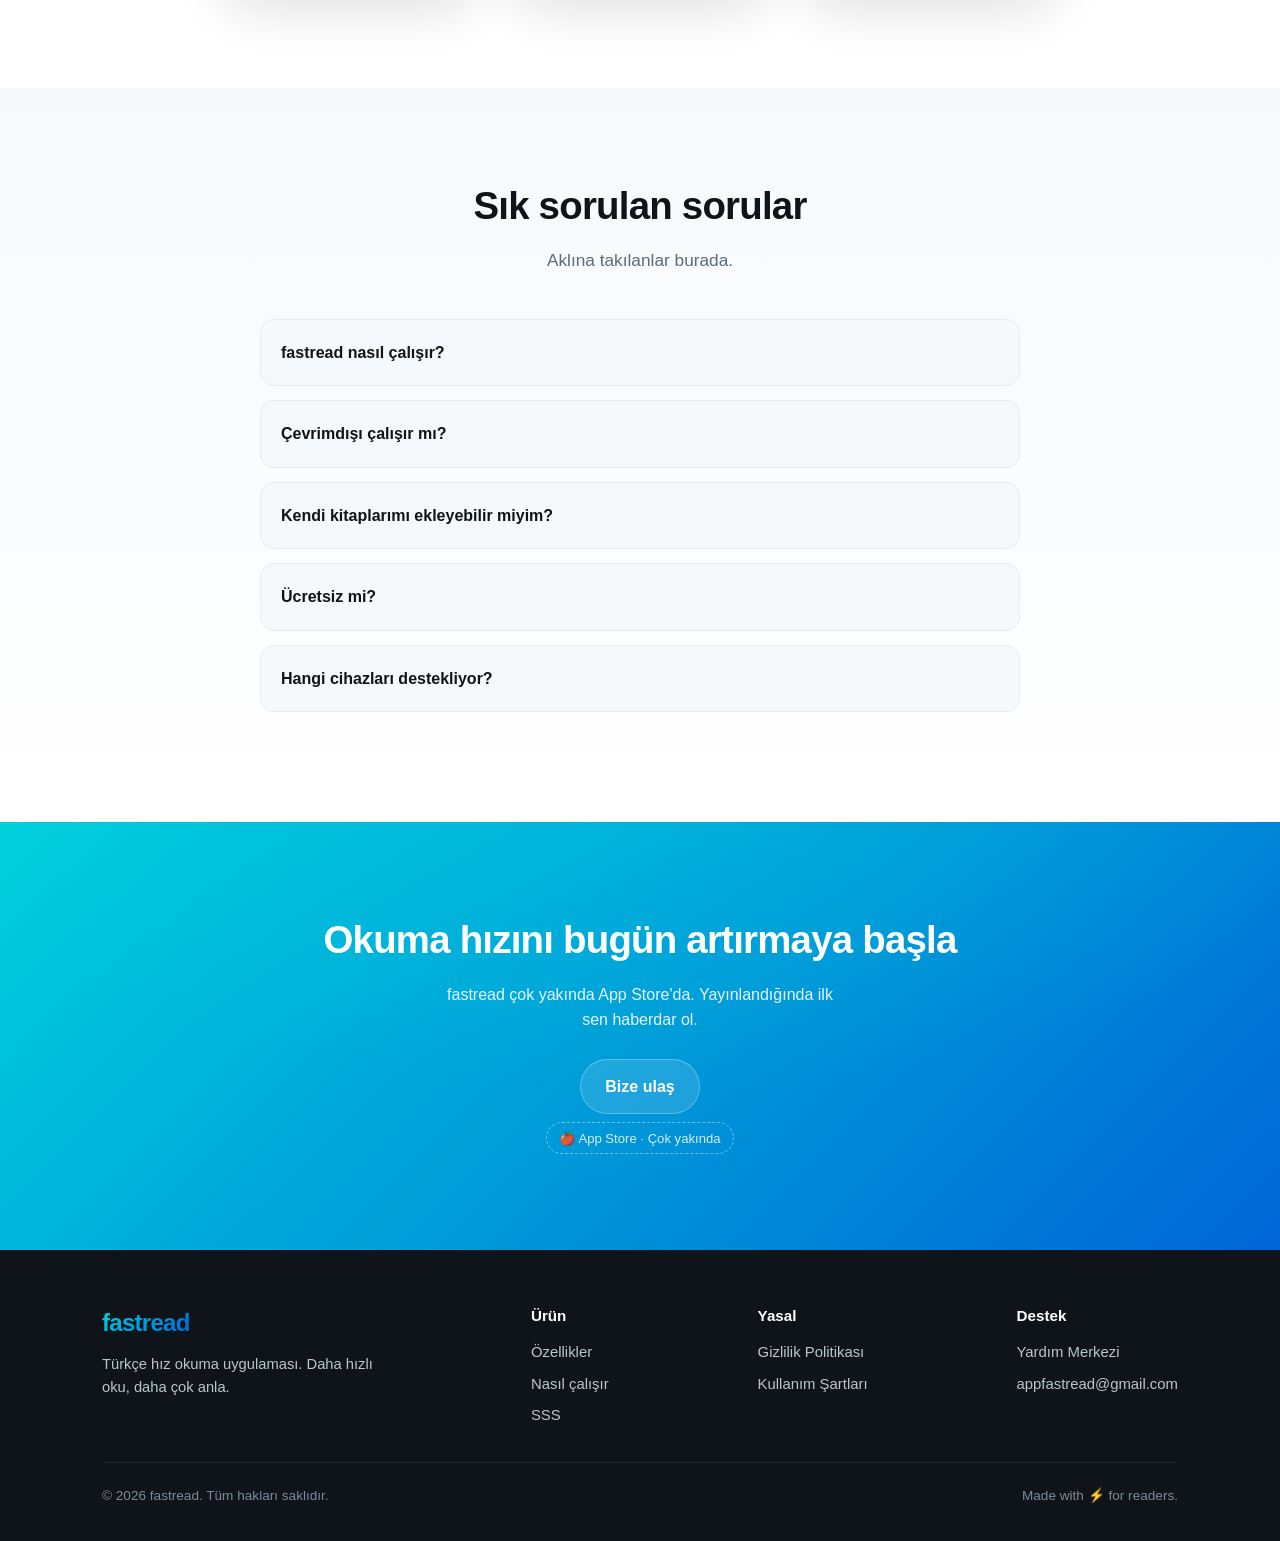
==== commit 3ee53ea2: "Add files via upload" ====
--- a/index.html
+++ b/index.html
@@ -9,11 +9,11 @@
   <meta name="robots" content="index, follow" />
   <meta name="theme-color" content="#0066d6" />
   <meta name="author" content="fastread" />
-  <!-- ⚠️ Yayına alırken kendi domaininle değiştir (canonical + og:url + sitemap) -->
-  <link rel="canonical" href="https://fastread.app/" />
-  <link rel="alternate" hreflang="tr" href="https://fastread.app/" />
-  <link rel="alternate" hreflang="en" href="https://fastread.app/en/" />
-  <link rel="alternate" hreflang="x-default" href="https://fastread.app/" />
+
+  <link rel="canonical" href="https://appfastread.github.io/" />
+  <link rel="alternate" hreflang="tr" href="https://appfastread.github.io/" />
+  <link rel="alternate" hreflang="en" href="https://appfastread.github.io/en/" />
+  <link rel="alternate" hreflang="x-default" href="https://appfastread.github.io/" />
 
   <!-- Open Graph -->
   <meta property="og:type" content="website" />
@@ -22,14 +22,14 @@
   <meta property="og:locale:alternate" content="en_US" />
   <meta property="og:title" content="fastread — Türkçe Hız Okuma Uygulaması" />
   <meta property="og:description" content="RSVP, tempo çubuğu ve egzersizlerle okuma hızını ve odağını artır. Çevrimdışı, reklamsız, TR + EN." />
-  <meta property="og:url" content="https://fastread.app/" />
-  <meta property="og:image" content="https://fastread.app/assets/screenshot-1.png" />
+  <meta property="og:url" content="https://appfastread.github.io/" />
+  <meta property="og:image" content="https://appfastread.github.io/assets/screenshot-1.png" />
 
   <!-- Twitter -->
   <meta name="twitter:card" content="summary_large_image" />
   <meta name="twitter:title" content="fastread — Türkçe Hız Okuma Uygulaması" />
   <meta name="twitter:description" content="RSVP, tempo ve egzersizlerle daha hızlı oku, daha çok anla." />
-  <meta name="twitter:image" content="https://fastread.app/assets/screenshot-1.png" />
+  <meta name="twitter:image" content="https://appfastread.github.io/assets/screenshot-1.png" />
 
   <link rel="icon" href="data:image/svg+xml,<svg xmlns='http://www.w3.org/2000/svg' viewBox='0 0 100 100'><text y='.9em' font-size='90'>⚡</text></svg>" />
   <link rel="stylesheet" href="styles.css" />
@@ -45,7 +45,7 @@
     "description": "RSVP, ORP vurgulama, tempo çubuğu ve okuma egzersizleriyle okuma hızını ve odağını artıran Türkçe hız okuma uygulaması.",
     "inLanguage": ["tr", "en"],
     "offers": { "@type": "Offer", "price": "0", "priceCurrency": "TRY" },
-    "publisher": { "@type": "Organization", "name": "fastread", "email": "destek@fastread.app" }
+    "publisher": { "@type": "Organization", "name": "fastread", "email": "appfastread@gmail.com" }
   }
   </script>
   <script type="application/ld+json">
@@ -218,7 +218,7 @@
         <details class="faq"><summary>fastread nasıl çalışır?</summary><p>Kelimeleri gözünün odak noktasında tek tek göstererek (RSVP) ve ORP vurgusuyla okuma hızını artırır. WPM testiyle başlar, tempo ve egzersizlerle gelişirsin.</p></details>
         <details class="faq"><summary>Çevrimdışı çalışır mı?</summary><p>Okuma egzersizlerinin çoğu çevrimdışı çalışır; ilerlemen internet geldiğinde hesabınla senkronlanır.</p></details>
         <details class="faq"><summary>Kendi kitaplarımı ekleyebilir miyim?</summary><p>Evet. PDF/EPUB dosyaları ekleyebilir veya kamerayla sayfa tarayıp (OCR) metne çevirebilirsin.</p></details>
-        <details class="faq"><summary>Ücretsiz mi?</summary><p>Temel özellikler ücretsizdir; ileri egzersizler ve sınırsız içerik için premium abonelik sunulur.</p></details>
+        <details class="faq"><summary>Ücretsiz mi?</summary><p>Evet. fastread tamamen ücretsizdir; tüm özellikler açıktır, uygulama içi satın alma veya abonelik yoktur.</p></details>
         <details class="faq"><summary>Hangi cihazları destekliyor?</summary><p>iPhone ve iPad (iOS). İlerlemen hesabınla cihazlar arasında senkronlanır.</p></details>
       </div>
     </div>
@@ -244,7 +244,7 @@
         </div>
         <div class="footer-col"><h4>Ürün</h4><ul><li><a href="#features">Özellikler</a></li><li><a href="#how">Nasıl çalışır</a></li><li><a href="#faq">SSS</a></li></ul></div>
         <div class="footer-col"><h4>Yasal</h4><ul><li><a href="privacy.html">Gizlilik Politikası</a></li><li><a href="terms.html">Kullanım Şartları</a></li></ul></div>
-        <div class="footer-col"><h4>Destek</h4><ul><li><a href="support.html">Yardım Merkezi</a></li><li><a href="mailto:destek@fastread.app">destek@fastread.app</a></li></ul></div>
+        <div class="footer-col"><h4>Destek</h4><ul><li><a href="support.html">Yardım Merkezi</a></li><li><a href="mailto:appfastread@gmail.com">appfastread@gmail.com</a></li></ul></div>
       </div>
       <div class="footer-bottom">
         <span>© <span id="yr">2026</span> fastread. Tüm hakları saklıdır.</span>
